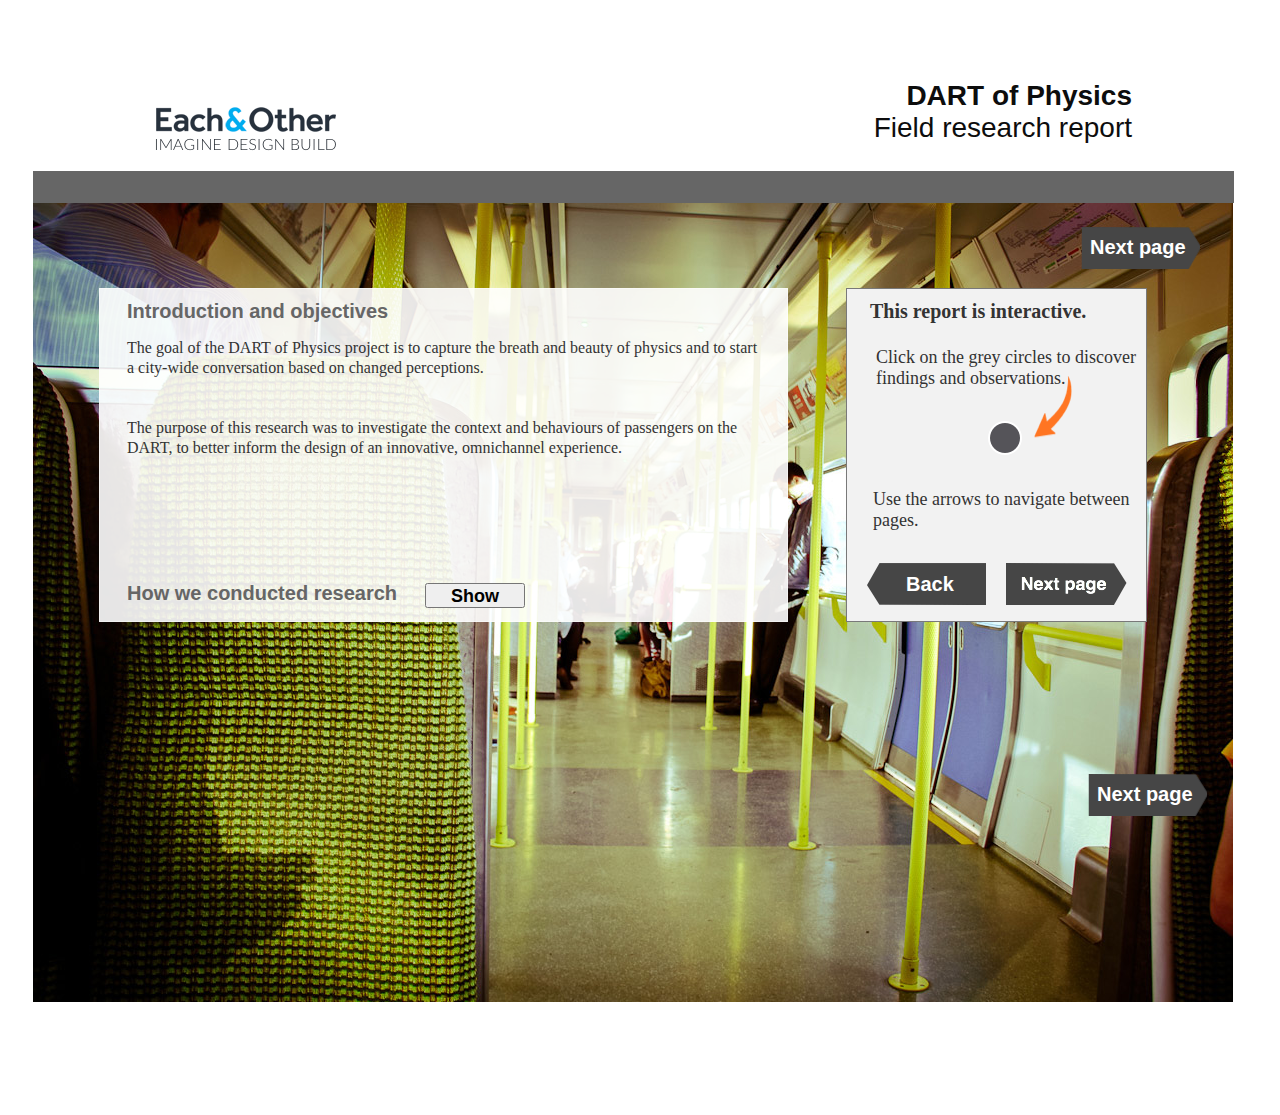
==== index.html @ 07e43034 "Dart of Physics" ====
﻿<html>
<head>
    <title>Home</title>
    <meta http-equiv="content-type" content="text/html; charset=utf-8"/>
    <meta http-equiv="imagetoolbar" content="no"/>
    <meta name="apple-mobile-web-app-capable" content="yes"/>
    <link href="resources/css/jquery-ui-themes.css" type="text/css" rel="stylesheet">
    <link href="resources/css/axure_rp_page.css" type="text/css" rel="stylesheet">
    <link href="Home_files/axurerp_pagespecificstyles.css" type="text/css" rel="stylesheet">
<!--[if IE 6]>
    <link href="Home_files/axurerp_pagespecificstyles_ie6.css" type="text/css" rel="stylesheet">
<![endif]-->
    <script src="data/sitemap.js"></script>
    <script src="resources/scripts/jquery-1.7.1.min.js"></script>
    <script src="resources/scripts/axutils.js"></script>
    <script src="resources/scripts/jquery-ui-1.8.10.custom.min.js"></script>
    <script src="resources/scripts/axurerp_beforepagescript.js"></script>
    <script src="resources/scripts/messagecenter.js"></script>
<script src='Home_files/data.js'></script>
</head>
<body>
<div id="main_container">

<div id="u0" class="u0_container"   >
<div id="u0_img" class="u0_normal detectCanvas"></div>
<div id="u1" class="u1" style="visibility:hidden;"  >
<div id="u1_rtf"></div>
</div>
</div>
<div id="u2" class="u2_container"   >
<div id="u2_img" class="u2_normal detectCanvas"></div>
<div id="u3" class="u3" style="visibility:hidden;"  >
<div id="u3_rtf"></div>
</div>
</div>
<div id="u4" class="u4_container"   >
<div id="u4_img" class="u4_normal detectCanvas"></div>
<div id="u5" class="u5" style="visibility:hidden;"  >
<div id="u5_rtf"></div>
</div>
</div>
<div id="u6" class="u6_container"   >
<div id="u6_img" class="u6_normal detectCanvas"></div>
<div id="u7" class="u7" style="visibility:hidden;"  >
<div id="u7_rtf"></div>
</div>
</div>
<div id="u8" class="u8"  >
<div id="u8_rtf"><p style="text-align:right;"><span style="font-family:Helvetica;font-size:28px;font-weight:bold;font-style:normal;text-decoration:none;color:#0D0D0D;">DART of Physics</span><span style="font-family:Helvetica;font-size:28px;font-weight:normal;font-style:normal;text-decoration:none;color:#0D0D0D;"></span></p><p style="text-align:right;"><span style="font-family:Helvetica;font-size:28px;font-weight:normal;font-style:normal;text-decoration:none;color:#0D0D0D;">Field research report</span><span style="font-family:Helvetica;font-size:28px;font-weight:normal;font-style:normal;text-decoration:none;color:#5E5E5E;"></span></p><p style="text-align:right;"><span style="font-family:Helvetica;font-size:28px;font-weight:normal;font-style:normal;text-decoration:none;color:#5E5E5E;text-decoration:none;">&nbsp;</span></p></div>
</div>
<div id="u9" class="u9"  >
<div id="u9_rtf"><p style="text-align:left;"><span style="font-family:Helvetica Neue;font-size:20px;font-weight:bold;font-style:normal;text-decoration:none;color:#333333;">This report is interactive.</span><span style="font-family:Helvetica Neue;font-size:20px;font-weight:normal;font-style:normal;text-decoration:none;color:#333333;"></span></p><p style="text-align:left;"><span style="font-family:Helvetica Neue;font-size:20px;font-weight:normal;font-style:normal;text-decoration:none;color:#333333;text-decoration:none;">&nbsp;</span></p></div>
</div>
<div id="u10" class="u10"  >
<div id="u10_rtf"><p style="text-align:left;"><span style="font-family:Helvetica;font-size:20px;font-weight:normal;font-style:normal;text-decoration:none;color:#5E5E5E;text-decoration:none;">&nbsp;</span></p><p style="text-align:left;"><span style="font-family:Helvetica;font-size:20px;font-weight:normal;font-style:normal;text-decoration:none;color:#5E5E5E;">&nbsp;</span></p></div>
</div>
<div id="u11" class="u11_container"   >
<div id="u11_img" class="u11_normal detectCanvas"></div>
<div id="u12" class="u12" style="visibility:hidden;"  >
<div id="u12_rtf"></div>
</div>
</div>
<div id="u13" class="u13_container"   >
<div id="u13_img" class="u13_normal detectCanvas"></div>
<div id="u14" class="u14" style="visibility:hidden;"  >
<div id="u14_rtf"></div>
</div>
</div>
<div id="u15" class="u15"  >
<div id="u15_rtf"><p style="text-align:left;"><span style="font-family:Helvetica Neue;font-size:18px;font-weight:normal;font-style:normal;text-decoration:none;color:#333333;">Click on the grey circles to discover findings and observations.</span></p><p style="text-align:left;"><span style="font-family:Helvetica Neue;font-size:18px;font-weight:normal;font-style:normal;text-decoration:none;color:#333333;text-decoration:none;">&nbsp;</span></p></div>
</div>
<div id="u16" class="u16"  >
<div id="u16_rtf"><p style="text-align:left;"><span style="font-family:Helvetica Neue;font-size:18px;font-weight:normal;font-style:normal;text-decoration:none;color:#333333;">Use the arrows to navigate between pages.</span></p><p style="text-align:left;"><span style="font-family:Helvetica Neue;font-size:18px;font-weight:normal;font-style:normal;text-decoration:none;color:#333333;text-decoration:none;">&nbsp;</span></p></div>
</div>
<div id="u17" class="u17" style="visibility:hidden;"  >
<div id="u17_rtf"></div>
</div>
<div id="u18" class="u18"  >
<div id="u18_rtf"><p style="text-align:left;line-height:20px;"><span style="font-family:Helvetica Neue;font-size:16px;font-weight:normal;font-style:normal;text-decoration:none;color:#333333;">
    The goal of the DART of Physics project is to capture the breath and beauty of physics and to start a city-wide conversation based on changed perceptions.
</span></p><p style="text-align:left;line-height:20px;"><span style="font-family:Helvetica Neue;font-size:16px;font-weight:normal;font-style:normal;text-decoration:none;color:#333333;text-decoration:none;">&nbsp;</span></p>

<p style="text-align:left;line-height:20px;"><span style="font-family:Helvetica Neue;font-size:16px;font-weight:normal;font-style:normal;text-decoration:none;color:#333333;text-decoration:none;">&nbsp;</span></p><p style="text-align:left;line-height:20px;"><span style="font-family:Helvetica Neue;font-size:16px;font-weight:normal;font-style:normal;text-decoration:none;color:#333333;">

The purpose of this research was to investigate the context and behaviours of passengers on the DART, to better inform the design of an innovative, omnichannel experience.</span></p></div>
</div>
<div id="u19" class="u19"  >
<div id="u19_rtf"><p style="text-align:left;"><span style="font-family:Helvetica;font-size:20px;font-weight:bold;font-style:normal;text-decoration:none;color:#666666;">Introduction and objectives</span></p></div>
</div>
<div id="u20" class="u20"  >
<div id="u20_rtf"><p style="text-align:left;"><span style="font-family:Helvetica;font-size:20px;font-weight:bold;font-style:normal;text-decoration:none;color:#666666;">How we conducted research</span></p></div>
</div>
<div id="u21" class="u21_container"   >
<div id="u21_img" class="u21_normal detectCanvas"></div>
<div id="u22" class="u22" style="visibility:hidden;"  >
<div id="u22_rtf"></div>
</div>
</div>
<div id="u23" class="u23_container"   >
<div id="u23_img" class="u23_normal detectCanvas"></div>
<div id="u24" class="u24" style="visibility:hidden;"  >
<div id="u24_rtf"></div>
</div>
</div>
<div id="u25" class="u25"  >
<div id="u25_rtf"><p style="text-align:left;"><span style="font-family:Arial;font-size:20px;font-weight:bold;font-style:normal;text-decoration:none;color:#FFFFFF;">Next page</span></p></div>
</div>
<div id="u26"  ></div>
<div id="u27"  ></div>
<div id="u28" class="u28_container"   >
<div id="u28_img" class="u28_normal detectCanvas"></div>
<div id="u29" class="u29" style="visibility:hidden;"  >
<div id="u29_rtf"></div>
</div>
</div>
<div id="u30" class="u30"  >
<div id="u30_rtf"><p style="text-align:left;"><span style="font-family:Arial;font-size:20px;font-weight:bold;font-style:normal;text-decoration:none;color:#FFFFFF;">Back</span></p></div>
</div>
<INPUT id="u31" type="submit" class="u31" value="Show"   >

<div id="u32" class="u32_container"   >
<div id="u32_img" class="u32_normal detectCanvas"></div>
<div id="u33" class="u33" style="visibility:hidden;"  >
<div id="u33_rtf"></div>
</div>
</div>
<div id="u34" class="u34"  >
<div id="u34_rtf"><p style="text-align:left;"><span style="font-family:Arial;font-size:20px;font-weight:bold;font-style:normal;text-decoration:none;color:#FFFFFF;">Next page</span></p></div>
</div>
<div id="u35"  ></div>
<div id="u36" class="u36_container"   >
<div id="u36_img" class="u36_normal detectCanvas"></div>
<div id="u37" class="u37" style="visibility:hidden;"  >
<div id="u37_rtf"></div>
</div>
</div>
<DIV id="u38" style="visibility:hidden;" data-label="research">
<DIV id="pd0u38" style="" data-label="State1">
<div id="u39" class="u39_container"   >
<div id="u39_img" class="u39_normal detectCanvas"></div>
<div id="u40" class="u40" style="visibility:hidden;"  >
<div id="u40_rtf"></div>
</div>
</div>
<div id="u41" class="u41_container"   >
<div id="u41_img" class="u41_normal detectCanvas"></div>
<div id="u42" class="u42" style="visibility:hidden;"  >
<div id="u42_rtf"></div>
</div>
</div>
<div id="u43" class="u43"  >
<div id="u43_rtf"><p style="text-align:left;line-height:28px;"><span style="font-family:Arial;font-size:16px;font-weight:normal;font-style:normal;text-decoration:none;color:#333333;">&nbsp; &nbsp;&nbsp; </span><span style="font-family:Lucida Grande;font-size:16px;font-weight:normal;font-style:normal;text-decoration:none;color:#333333;">⁃</span><span style="font-family:Arial;font-size:16px;font-weight:normal;font-style:normal;text-decoration:none;color:#333333;">&nbsp; &nbsp;&nbsp; Habits and behaviours while travelling</span></p><p style="text-align:left;line-height:28px;"><span style="font-family:Arial;font-size:16px;font-weight:normal;font-style:normal;text-decoration:none;color:#333333;">&nbsp; &nbsp;&nbsp; </span><span style="font-family:Lucida Grande;font-size:16px;font-weight:normal;font-style:normal;text-decoration:none;color:#333333;">⁃</span><span style="font-family:Arial;font-size:16px;font-weight:normal;font-style:normal;text-decoration:none;color:#333333;">&nbsp; &nbsp;&nbsp; Digital media and and device use</span></p><p style="text-align:left;line-height:28px;"><span style="font-family:Arial;font-size:16px;font-weight:normal;font-style:normal;text-decoration:none;color:#333333;">&nbsp; &nbsp;&nbsp; </span><span style="font-family:Lucida Grande;font-size:16px;font-weight:normal;font-style:normal;text-decoration:none;color:#333333;">⁃</span><span style="font-family:Arial;font-size:16px;font-weight:normal;font-style:normal;text-decoration:none;color:#333333;">&nbsp; &nbsp;&nbsp; Knowledge and attitudes towards physics</span></p></div>
</div>
<div id="u44" class="u44"  >
<div id="u44_rtf"><p style="text-align:left;"><span style="font-family:Helvetica;font-size:20px;font-weight:normal;font-style:normal;text-decoration:none;color:#666666;">We asked questions about and made observations of:</span></p></div>
</div>
<INPUT id="u45" type="submit" class="u45" value="Hide"   >

<div id="u46"  ></div>
</DIV>
</DIV>
<div id="u47"  ></div>
</div>
<div class="preload"><img src="Home_files/u0_normal.png" width="1" height="1"/><img src="Home_files/u2_normal.png" width="1" height="1"/><img src="Home_files/u4_normal.png" width="1" height="1"/><img src="Home_files/u6_normal.png" width="1" height="1"/><img src="Home_files/u11_normal.png" width="1" height="1"/><img src="Home_files/u13_normal.png" width="1" height="1"/><img src="Home_files/u21_normal.png" width="1" height="1"/><img src="Home_files/u23_normal.png" width="1" height="1"/><img src="Home_files/u28_normal.png" width="1" height="1"/><img src="Home_files/u36_normal.png" width="1" height="1"/><img src="Home_files/u39_normal.png" width="1" height="1"/><img src="Home_files/u41_normal.png" width="1" height="1"/></div>
</body>
<script src="resources/scripts/axurerp_pagescript.js"></script>
<script src="Home_files/axurerp_pagespecificscript.js" charset="utf-8"></script>
---- resources/css/axure_rp_page.css ----
﻿p 
{
	margin: 0px;
}

iframe
{
	background: #FFFFFF;
}

div.intcases 
{
	font-family: arial; 
	font-size: 12px;
    text-align:left; 
	border:1px solid #AAA; 
	background:#FFF none repeat scroll 0% 0%; 
	z-index:9999; 
	visibility:hidden; 
	position:absolute;
    padding: 0px;
    border-radius: 3px;
}

div.intcaselink
{
	cursor: pointer;
    padding: 3px 8px 3px 8px;
    margin: 5px;
	background:#EEE none repeat scroll 0% 0%; 
	border:1px solid #AAA;
    border-radius: 3px;
}

div.annnoteimage
{
	position: absolute;
	font-size: 0px;
	width: 16px;
	height: 12px;
	cursor: help;
	background-image: url(images/note.gif);
	background-repeat: no-repeat;
}

div.annnotelabel
{
	position: absolute;
	font-family: Arial;
	font-size: 10px;
	border: 1px solid #666666;
	cursor: help;
	background:#DDDD00 none repeat scroll 0% 0%; 
	padding-left:3px; 
	padding-right:3px;
	white-space: nowrap;
}
 
.annotationName 
{
	font-size: .7em;
	font-weight: bold;
	margin-bottom: .2em;
	white-space: nowrap;
}

.annotation 
{
	font-size: .7em;
	padding-left: .2em;
	margin-bottom: 1em;
}

/* this is a fix for the issue where dialogs jump around and takes the text-align from the body */
.dialogFix 
{
    position:absolute;
    text-align:left;
}
---- Home_files/axurerp_pagespecificstyles.css ----
﻿body {
    margin: 0px;
    text-align: center;
}

div {
    background-repeat: no-repeat;
}

.raw_image {
    width: 100%;
    height: 100%;
}

.preload {
    display: none;
}
#main_container {
    position: relative;
    left: -0px;
    width: 1214px;
    margin-left: auto;
    margin-right: auto;
    text-align: left;
}

.form_sketch {
    border-color: transparent;
    background-color: transparent;
}

.u0_normal {
    background-image: url('../Home_files/u0_normal.png');
}

.u0_container {
    position:absolute;
    left:0px;
    top:202px;
    width:1200px;
    height:800px;
}

#u0_img {
    position:absolute;
    left:0px;
    top:0px;
    width:1200px;
    height:800px;
}

.u1 {
    position:absolute;
    left:2px;
    top:392px;
    width:1196px;
    height:16px;
    ;
    ;
    ;
    font-family:Arial;
    text-align:left;
    word-wrap:break-word;
}

.u2_normal {
    background-image: url('../Home_files/u2_normal.png');
}

.u2_container {
    position:absolute;
    left:66px;
    top:288px;
    width:688px;
    height:333px;
}

#u2_img {
    position:absolute;
    left:-3px;
    top:-3px;
    width:694px;
    height:339px;
}

.u3 {
    position:absolute;
    left:2px;
    top:158px;
    width:684px;
    height:16px;
    ;
    ;
    ;
    font-family:Arial;
    text-align:left;
    word-wrap:break-word;
}

.u4_normal {
    background-image: url('../Home_files/u4_normal.png');
}

.u4_container {
    position:absolute;
    left:813px;
    top:288px;
    width:300px;
    height:333px;
}

#u4_img {
    position:absolute;
    left:-3px;
    top:-3px;
    width:306px;
    height:339px;
}

.u5 {
    position:absolute;
    left:2px;
    top:158px;
    width:296px;
    height:16px;
    ;
    ;
    ;
    font-family:Arial;
    text-align:left;
    word-wrap:break-word;
}

.u6_normal {
    background-image: url('../Home_files/u6_normal.png');
}

.u6_container {
    position:absolute;
    left:103px;
    top:99px;
    width:221px;
    height:60px;
}

#u6_img {
    position:absolute;
    left:0px;
    top:0px;
    width:221px;
    height:60px;
}

.u7 {
    position:absolute;
    left:2px;
    top:22px;
    width:217px;
    height:16px;
    ;
    ;
    ;
    font-family:Arial;
    text-align:left;
    word-wrap:break-word;
}

.u8 {
    position:absolute;
    left:785px;
    top:80px;
    width:314px;
    height:98px;
    ;
    ;
    ;
    font-family:Arial;
    text-align:left;
    word-wrap:break-word;
}

.u9 {
    position:absolute;
    left:837px;
    top:300px;
    width:293px;
    height:47px;
    ;
    ;
    ;
    font-family:Arial;
    text-align:left;
    word-wrap:break-word;
}

.u10 {
    position:absolute;
    left:952px;
    top:0px;
    width:147px;
    height:48px;
    ;
    ;
    ;
    font-family:Arial;
    text-align:left;
    word-wrap:break-word;
}

.u11_normal {
    background-image: url('../Home_files/u11_normal.png');
}

.u11_container {
    position:absolute;
    left:960px;
    top:563px;
    width:141px;
    height:42px;
}

#u11_img {
    position:absolute;
    left:0px;
    top:0px;
    width:141px;
    height:42px;
}

.u12 {
    position:absolute;
    left:2px;
    top:13px;
    width:137px;
    height:16px;
    ;
    ;
    ;
    font-family:Arial;
    text-align:left;
    word-wrap:break-word;
}

.u13_normal {
    background-image: url('../Home_files/u13_normal.png');
}

.u13_container {
    position:absolute;
    left:954px;
    top:420px;
    width:36px;
    height:36px;
}

#u13_img {
    position:absolute;
    left:0px;
    top:0px;
    width:36px;
    height:36px;
}

.u14 {
    position:absolute;
    left:2px;
    top:10px;
    width:32px;
    height:16px;
    ;
    ;
    ;
    font-family:Arial;
    text-align:left;
    word-wrap:break-word;
}

.u15 {
    position:absolute;
    left:843px;
    top:347px;
    width:260px;
    height:86px;
    ;
    ;
    ;
    font-family:Arial;
    text-align:left;
    word-wrap:break-word;
}

.u16 {
    position:absolute;
    left:840px;
    top:489px;
    width:260px;
    height:64px;
    ;
    ;
    ;
    font-family:Arial;
    text-align:left;
    word-wrap:break-word;
}

.u17 {
    position:absolute;
    left:94px;
    top:288px;
    width:696px;
    height:16px;
    ;
    ;
    ;
    font-family:Arial;
    text-align:left;
    word-wrap:break-word;
}

.u18 {
    position:absolute;
    left:94px;
    top:338px;
    width:638px;
    height:200px;
    ;
    ;
    ;
    font-family:Arial;
    text-align:left;
    word-wrap:break-word;
}

.u19 {
    position:absolute;
    left:94px;
    top:300px;
    width:344px;
    height:24px;
    ;
    ;
    ;
    font-family:Arial;
    text-align:left;
    word-wrap:break-word;
}

.u20 {
    position:absolute;
    left:94px;
    top:582px;
    width:449px;
    height:24px;
    ;
    ;
    ;
    font-family:Arial;
    text-align:left;
    word-wrap:break-word;
}

.u21_normal {
    background-image: url('../Home_files/u21_normal.png');
}

.u21_container {
    position:absolute;
    left:991px;
    top:376px;
    width:61px;
    height:71px;
}

#u21_img {
    position:absolute;
    left:0px;
    top:0px;
    width:61px;
    height:71px;
}

.u22 {
    position:absolute;
    left:2px;
    top:28px;
    width:57px;
    height:16px;
    ;
    ;
    ;
    font-family:Arial;
    text-align:left;
    word-wrap:break-word;
}

.u23_normal {
    background-image: url('../Home_files/u23_normal.png');
}

.u23_container {
    position:absolute;
    left:1048px;
    top:227px;
    width:119px;
    height:42px;
}

#u23_img {
    position:absolute;
    left:0px;
    top:0px;
    width:119px;
    height:42px;
}

.u24 {
    position:absolute;
    left:2px;
    top:13px;
    width:115px;
    height:16px;
    ;
    ;
    ;
    font-family:Arial;
    text-align:left;
    word-wrap:break-word;
}

.u25 {
    position:absolute;
    left:1057px;
    top:236px;
    width:150px;
    height:23px;
    ;
    ;
    ;
    font-family:Arial;
    text-align:left;
    word-wrap:break-word;
}

#u26 {
    position:absolute;
    left:1041px;
    top:218px;
    width:134px;
    height:60px;
    ;
    ;
    ;
    background-image: url('../resources/images/transparent.gif');
    overflow:hidden;
}

#u27 {
    position:absolute;
    left:963px;
    top:545px;
    width:156px;
    height:92px;
    ;
    ;
    ;
    background-image: url('../resources/images/transparent.gif');
    overflow:hidden;
}

.u28_normal {
    background-image: url('../Home_files/u28_normal.png');
}

.u28_container {
    position:absolute;
    left:834px;
    top:563px;
    width:119px;
    height:42px;
}

#u28_img {
    position:absolute;
    left:0px;
    top:0px;
    width:119px;
    height:42px;
}

.u29 {
    position:absolute;
    left:2px;
    top:13px;
    width:115px;
    height:16px;
    ;
    ;
    ;
    font-family:Arial;
    text-align:left;
    word-wrap:break-word;
}

.u30 {
    position:absolute;
    left:873px;
    top:573px;
    width:150px;
    height:23px;
    ;
    ;
    ;
    font-family:Arial;
    text-align:left;
    word-wrap:break-word;
}

.u31 {
    position:absolute;
    left:392px;
    top:583px;
    width:100px;
    height:25px;
    ;
    ;
    text-align: center;;
    font-family:'Arial';
    font-size: 18px;
    color:#000000;
    font-style:normal;
    font-weight:bold;
    text-decoration:none;
    
}

.u32_normal {
    background-image: url('../Home_files/u23_normal.png');
}

.u32_container {
    position:absolute;
    left:1055px;
    top:774px;
    width:119px;
    height:42px;
}

#u32_img {
    position:absolute;
    left:0px;
    top:0px;
    width:119px;
    height:42px;
}

.u33 {
    position:absolute;
    left:2px;
    top:13px;
    width:115px;
    height:16px;
    ;
    ;
    ;
    font-family:Arial;
    text-align:left;
    word-wrap:break-word;
}

.u34 {
    position:absolute;
    left:1064px;
    top:783px;
    width:150px;
    height:23px;
    ;
    ;
    ;
    font-family:Arial;
    text-align:left;
    word-wrap:break-word;
}

#u35 {
    position:absolute;
    left:1048px;
    top:765px;
    width:134px;
    height:60px;
    ;
    ;
    ;
    background-image: url('../resources/images/transparent.gif');
    overflow:hidden;
}

.u36_normal {
    background-image: url('../Home_files/u36_normal.png');
}

.u36_container {
    position:absolute;
    left:0px;
    top:171px;
    width:1200px;
    height:31px;
}

#u36_img {
    position:absolute;
    left:-3px;
    top:-3px;
    width:1206px;
    height:37px;
}

.u37 {
    position:absolute;
    left:2px;
    top:8px;
    width:1196px;
    height:16px;
    ;
    ;
    ;
    font-family:Arial;
    text-align:left;
    word-wrap:break-word;
}

#u38 {
    position:absolute;
    left:66px;
    top:583px;
    width:689px;
    height:532px;
    overflow:hidden;
}

#pd0u38 {
    position:absolute;
    left:0px;
    top:0px;
    width:689px;
    height:532px;
    
}

.u39_normal {
    background-image: url('../Home_files/u39_normal.png');
}

.u39_container {
    position:absolute;
    left:0px;
    top:36px;
    width:687px;
    height:446px;
}

#u39_img {
    position:absolute;
    left:-3px;
    top:-3px;
    width:693px;
    height:452px;
}

.u40 {
    position:absolute;
    left:2px;
    top:215px;
    width:683px;
    height:16px;
    ;
    ;
    ;
    font-family:Arial;
    text-align:left;
    word-wrap:break-word;
}

.u41_normal {
    background-image: url('../Home_files/u41_normal.png');
}

.u41_container {
    position:absolute;
    left:27px;
    top:38px;
    width:638px;
    height:217px;
}

#u41_img {
    position:absolute;
    left:0px;
    top:0px;
    width:638px;
    height:217px;
}

.u42 {
    position:absolute;
    left:2px;
    top:100px;
    width:634px;
    height:16px;
    ;
    ;
    ;
    font-family:Arial;
    text-align:left;
    word-wrap:break-word;
}

.u43 {
    position:absolute;
    left:27px;
    top:316px;
    width:419px;
    height:112px;
    ;
    ;
    ;
    font-family:Arial;
    text-align:left;
    word-wrap:break-word;
}

.u44 {
    position:absolute;
    left:27px;
    top:285px;
    width:558px;
    height:24px;
    ;
    ;
    ;
    font-family:Arial;
    text-align:left;
    word-wrap:break-word;
}

.u45 {
    position:absolute;
    left:325px;
    top:0px;
    width:100px;
    height:25px;
    ;
    ;
    text-align: center;;
    font-family:'Arial';
    font-size: 18px;
    color:#000000;
    font-style:normal;
    font-weight:bold;
    text-decoration:none;
    
}

#u46 {
    position:absolute;
    left:304px;
    top:-20px;
    width:121px;
    height:50px;
    ;
    ;
    ;
    background-image: url('../resources/images/transparent.gif');
    overflow:hidden;
}

#u47 {
    position:absolute;
    left:380px;
    top:570px;
    width:124px;
    height:50px;
    ;
    ;
    ;
    background-image: url('../resources/images/transparent.gif');
    overflow:hidden;
}
---- Home_files/axurerp_pagespecificstyles_ie6.css ----
﻿* html .u0_normal {
    background-image: none;
    filter: progid:DXImageTransform.Microsoft.AlphaImageLoader(src="Home_files/u0_normal.png");
}

* html .u2_normal {
    background-image: none;
    filter: progid:DXImageTransform.Microsoft.AlphaImageLoader(src="Home_files/u2_normal.png");
}

* html .u4_normal {
    background-image: none;
    filter: progid:DXImageTransform.Microsoft.AlphaImageLoader(src="Home_files/u4_normal.png");
}

* html .u6_normal {
    background-image: none;
    filter: progid:DXImageTransform.Microsoft.AlphaImageLoader(src="Home_files/u6_normal.png");
}

* html .u11_normal {
    background-image: none;
    filter: progid:DXImageTransform.Microsoft.AlphaImageLoader(src="Home_files/u11_normal.png");
}

* html .u13_normal {
    background-image: none;
    filter: progid:DXImageTransform.Microsoft.AlphaImageLoader(src="Home_files/u13_normal.png");
}

* html .u21_normal {
    background-image: none;
    filter: progid:DXImageTransform.Microsoft.AlphaImageLoader(src="Home_files/u21_normal.png");
}

* html .u23_normal {
    background-image: none;
    filter: progid:DXImageTransform.Microsoft.AlphaImageLoader(src="Home_files/u23_normal.png");
}

* html .u28_normal {
    background-image: none;
    filter: progid:DXImageTransform.Microsoft.AlphaImageLoader(src="Home_files/u28_normal.png");
}

* html .u32_normal {
    background-image: none;
    filter: progid:DXImageTransform.Microsoft.AlphaImageLoader(src="Home_files/u23_normal.png");
}

* html .u36_normal {
    background-image: none;
    filter: progid:DXImageTransform.Microsoft.AlphaImageLoader(src="Home_files/u36_normal.png");
}

* html .u39_normal {
    background-image: none;
    filter: progid:DXImageTransform.Microsoft.AlphaImageLoader(src="Home_files/u39_normal.png");
}

* html .u41_normal {
    background-image: none;
    filter: progid:DXImageTransform.Microsoft.AlphaImageLoader(src="Home_files/u41_normal.png");
}
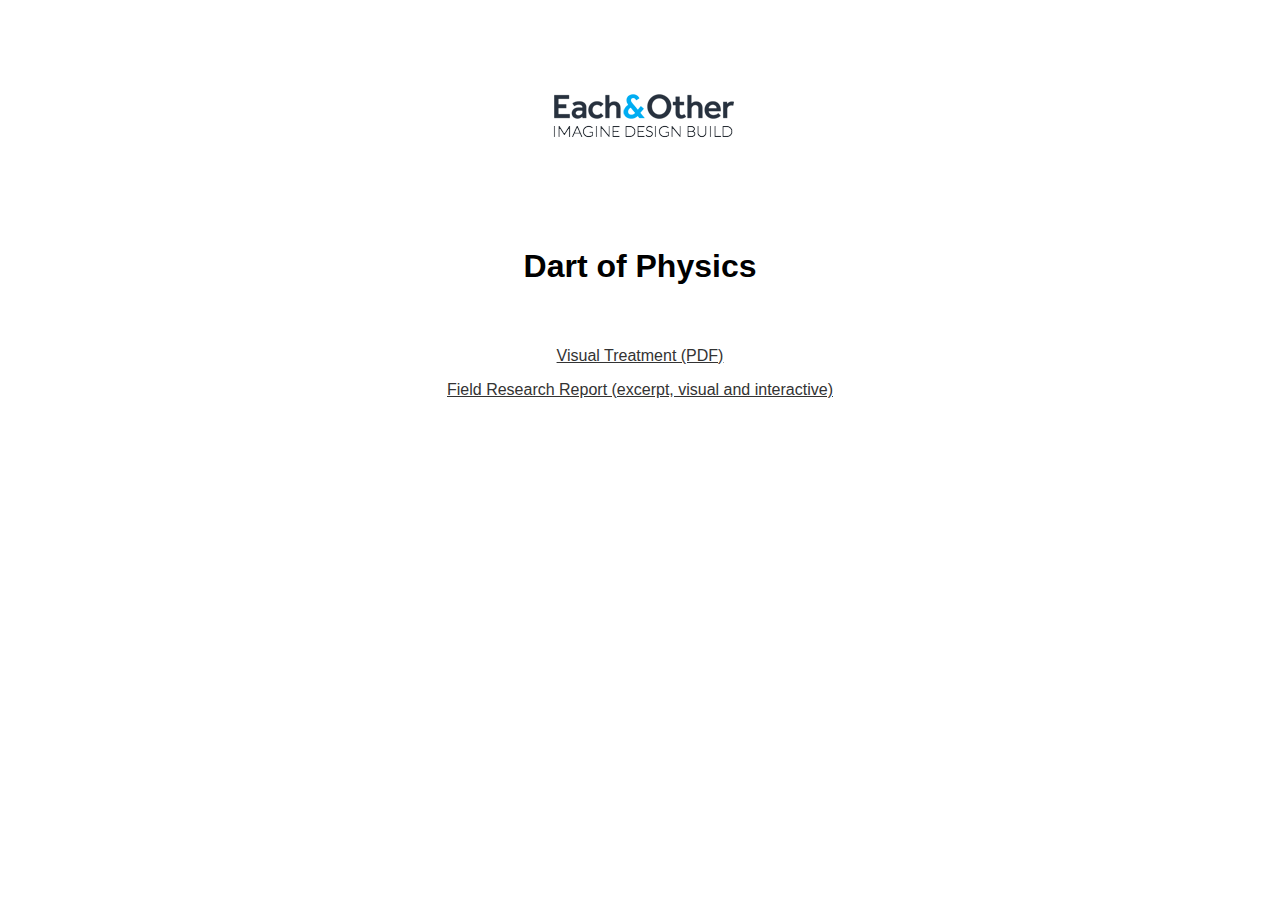
==== commit 11cebbdc: "Add landing page and PDF" ====
--- a/index.html
+++ b/index.html
@@ -1,167 +1,36 @@
-﻿<html>
+﻿<!DOCTYPE html>
+<html>
 <head>
-    <title>Home</title>
-    <meta http-equiv="content-type" content="text/html; charset=utf-8"/>
-    <meta http-equiv="imagetoolbar" content="no"/>
-    <meta name="apple-mobile-web-app-capable" content="yes"/>
-    <link href="resources/css/jquery-ui-themes.css" type="text/css" rel="stylesheet">
-    <link href="resources/css/axure_rp_page.css" type="text/css" rel="stylesheet">
-    <link href="Home_files/axurerp_pagespecificstyles.css" type="text/css" rel="stylesheet">
-<!--[if IE 6]>
-    <link href="Home_files/axurerp_pagespecificstyles_ie6.css" type="text/css" rel="stylesheet">
-<![endif]-->
-    <script src="data/sitemap.js"></script>
-    <script src="resources/scripts/jquery-1.7.1.min.js"></script>
-    <script src="resources/scripts/axutils.js"></script>
-    <script src="resources/scripts/jquery-ui-1.8.10.custom.min.js"></script>
-    <script src="resources/scripts/axurerp_beforepagescript.js"></script>
-    <script src="resources/scripts/messagecenter.js"></script>
-<script src='Home_files/data.js'></script>
+    <title>Dart of Physics | Each &amp; Other</title>
 </head>
+<style>
+    body {
+        font-family: Arial, sans-serif;
+        text-align: center;
+    }
+
+    .logo {
+        padding: 70px 0;
+    }
+
+    h1 {
+        padding: 0 0 40px;
+    }
+
+    a {
+        color: #333;
+    }
+</style>
+
 <body>
-<div id="main_container">
 
-<div id="u0" class="u0_container"   >
-<div id="u0_img" class="u0_normal detectCanvas"></div>
-<div id="u1" class="u1" style="visibility:hidden;"  >
-<div id="u1_rtf"></div>
-</div>
-</div>
-<div id="u2" class="u2_container"   >
-<div id="u2_img" class="u2_normal detectCanvas"></div>
-<div id="u3" class="u3" style="visibility:hidden;"  >
-<div id="u3_rtf"></div>
-</div>
-</div>
-<div id="u4" class="u4_container"   >
-<div id="u4_img" class="u4_normal detectCanvas"></div>
-<div id="u5" class="u5" style="visibility:hidden;"  >
-<div id="u5_rtf"></div>
-</div>
-</div>
-<div id="u6" class="u6_container"   >
-<div id="u6_img" class="u6_normal detectCanvas"></div>
-<div id="u7" class="u7" style="visibility:hidden;"  >
-<div id="u7_rtf"></div>
-</div>
-</div>
-<div id="u8" class="u8"  >
-<div id="u8_rtf"><p style="text-align:right;"><span style="font-family:Helvetica;font-size:28px;font-weight:bold;font-style:normal;text-decoration:none;color:#0D0D0D;">DART of Physics</span><span style="font-family:Helvetica;font-size:28px;font-weight:normal;font-style:normal;text-decoration:none;color:#0D0D0D;"></span></p><p style="text-align:right;"><span style="font-family:Helvetica;font-size:28px;font-weight:normal;font-style:normal;text-decoration:none;color:#0D0D0D;">Field research report</span><span style="font-family:Helvetica;font-size:28px;font-weight:normal;font-style:normal;text-decoration:none;color:#5E5E5E;"></span></p><p style="text-align:right;"><span style="font-family:Helvetica;font-size:28px;font-weight:normal;font-style:normal;text-decoration:none;color:#5E5E5E;text-decoration:none;">&nbsp;</span></p></div>
-</div>
-<div id="u9" class="u9"  >
-<div id="u9_rtf"><p style="text-align:left;"><span style="font-family:Helvetica Neue;font-size:20px;font-weight:bold;font-style:normal;text-decoration:none;color:#333333;">This report is interactive.</span><span style="font-family:Helvetica Neue;font-size:20px;font-weight:normal;font-style:normal;text-decoration:none;color:#333333;"></span></p><p style="text-align:left;"><span style="font-family:Helvetica Neue;font-size:20px;font-weight:normal;font-style:normal;text-decoration:none;color:#333333;text-decoration:none;">&nbsp;</span></p></div>
-</div>
-<div id="u10" class="u10"  >
-<div id="u10_rtf"><p style="text-align:left;"><span style="font-family:Helvetica;font-size:20px;font-weight:normal;font-style:normal;text-decoration:none;color:#5E5E5E;text-decoration:none;">&nbsp;</span></p><p style="text-align:left;"><span style="font-family:Helvetica;font-size:20px;font-weight:normal;font-style:normal;text-decoration:none;color:#5E5E5E;">&nbsp;</span></p></div>
-</div>
-<div id="u11" class="u11_container"   >
-<div id="u11_img" class="u11_normal detectCanvas"></div>
-<div id="u12" class="u12" style="visibility:hidden;"  >
-<div id="u12_rtf"></div>
-</div>
-</div>
-<div id="u13" class="u13_container"   >
-<div id="u13_img" class="u13_normal detectCanvas"></div>
-<div id="u14" class="u14" style="visibility:hidden;"  >
-<div id="u14_rtf"></div>
-</div>
-</div>
-<div id="u15" class="u15"  >
-<div id="u15_rtf"><p style="text-align:left;"><span style="font-family:Helvetica Neue;font-size:18px;font-weight:normal;font-style:normal;text-decoration:none;color:#333333;">Click on the grey circles to discover findings and observations.</span></p><p style="text-align:left;"><span style="font-family:Helvetica Neue;font-size:18px;font-weight:normal;font-style:normal;text-decoration:none;color:#333333;text-decoration:none;">&nbsp;</span></p></div>
-</div>
-<div id="u16" class="u16"  >
-<div id="u16_rtf"><p style="text-align:left;"><span style="font-family:Helvetica Neue;font-size:18px;font-weight:normal;font-style:normal;text-decoration:none;color:#333333;">Use the arrows to navigate between pages.</span></p><p style="text-align:left;"><span style="font-family:Helvetica Neue;font-size:18px;font-weight:normal;font-style:normal;text-decoration:none;color:#333333;text-decoration:none;">&nbsp;</span></p></div>
-</div>
-<div id="u17" class="u17" style="visibility:hidden;"  >
-<div id="u17_rtf"></div>
-</div>
-<div id="u18" class="u18"  >
-<div id="u18_rtf"><p style="text-align:left;line-height:20px;"><span style="font-family:Helvetica Neue;font-size:16px;font-weight:normal;font-style:normal;text-decoration:none;color:#333333;">
-    The goal of the DART of Physics project is to capture the breath and beauty of physics and to start a city-wide conversation based on changed perceptions.
-</span></p><p style="text-align:left;line-height:20px;"><span style="font-family:Helvetica Neue;font-size:16px;font-weight:normal;font-style:normal;text-decoration:none;color:#333333;text-decoration:none;">&nbsp;</span></p>
+    <div class="logo"><img src="home_logo.png" alt="" /></div>
 
-<p style="text-align:left;line-height:20px;"><span style="font-family:Helvetica Neue;font-size:16px;font-weight:normal;font-style:normal;text-decoration:none;color:#333333;text-decoration:none;">&nbsp;</span></p><p style="text-align:left;line-height:20px;"><span style="font-family:Helvetica Neue;font-size:16px;font-weight:normal;font-style:normal;text-decoration:none;color:#333333;">
+    <h1>Dart of Physics</h1>
 
-The purpose of this research was to investigate the context and behaviours of passengers on the DART, to better inform the design of an innovative, omnichannel experience.</span></p></div>
-</div>
-<div id="u19" class="u19"  >
-<div id="u19_rtf"><p style="text-align:left;"><span style="font-family:Helvetica;font-size:20px;font-weight:bold;font-style:normal;text-decoration:none;color:#666666;">Introduction and objectives</span></p></div>
-</div>
-<div id="u20" class="u20"  >
-<div id="u20_rtf"><p style="text-align:left;"><span style="font-family:Helvetica;font-size:20px;font-weight:bold;font-style:normal;text-decoration:none;color:#666666;">How we conducted research</span></p></div>
-</div>
-<div id="u21" class="u21_container"   >
-<div id="u21_img" class="u21_normal detectCanvas"></div>
-<div id="u22" class="u22" style="visibility:hidden;"  >
-<div id="u22_rtf"></div>
-</div>
-</div>
-<div id="u23" class="u23_container"   >
-<div id="u23_img" class="u23_normal detectCanvas"></div>
-<div id="u24" class="u24" style="visibility:hidden;"  >
-<div id="u24_rtf"></div>
-</div>
-</div>
-<div id="u25" class="u25"  >
-<div id="u25_rtf"><p style="text-align:left;"><span style="font-family:Arial;font-size:20px;font-weight:bold;font-style:normal;text-decoration:none;color:#FFFFFF;">Next page</span></p></div>
-</div>
-<div id="u26"  ></div>
-<div id="u27"  ></div>
-<div id="u28" class="u28_container"   >
-<div id="u28_img" class="u28_normal detectCanvas"></div>
-<div id="u29" class="u29" style="visibility:hidden;"  >
-<div id="u29_rtf"></div>
-</div>
-</div>
-<div id="u30" class="u30"  >
-<div id="u30_rtf"><p style="text-align:left;"><span style="font-family:Arial;font-size:20px;font-weight:bold;font-style:normal;text-decoration:none;color:#FFFFFF;">Back</span></p></div>
-</div>
-<INPUT id="u31" type="submit" class="u31" value="Show"   >
+    <p><a href="Dart_of_Physics_-_Visual_Design.pdf">Visual Treatment (PDF)</a></p>
 
-<div id="u32" class="u32_container"   >
-<div id="u32_img" class="u32_normal detectCanvas"></div>
-<div id="u33" class="u33" style="visibility:hidden;"  >
-<div id="u33_rtf"></div>
-</div>
-</div>
-<div id="u34" class="u34"  >
-<div id="u34_rtf"><p style="text-align:left;"><span style="font-family:Arial;font-size:20px;font-weight:bold;font-style:normal;text-decoration:none;color:#FFFFFF;">Next page</span></p></div>
-</div>
-<div id="u35"  ></div>
-<div id="u36" class="u36_container"   >
-<div id="u36_img" class="u36_normal detectCanvas"></div>
-<div id="u37" class="u37" style="visibility:hidden;"  >
-<div id="u37_rtf"></div>
-</div>
-</div>
-<DIV id="u38" style="visibility:hidden;" data-label="research">
-<DIV id="pd0u38" style="" data-label="State1">
-<div id="u39" class="u39_container"   >
-<div id="u39_img" class="u39_normal detectCanvas"></div>
-<div id="u40" class="u40" style="visibility:hidden;"  >
-<div id="u40_rtf"></div>
-</div>
-</div>
-<div id="u41" class="u41_container"   >
-<div id="u41_img" class="u41_normal detectCanvas"></div>
-<div id="u42" class="u42" style="visibility:hidden;"  >
-<div id="u42_rtf"></div>
-</div>
-</div>
-<div id="u43" class="u43"  >
-<div id="u43_rtf"><p style="text-align:left;line-height:28px;"><span style="font-family:Arial;font-size:16px;font-weight:normal;font-style:normal;text-decoration:none;color:#333333;">&nbsp; &nbsp;&nbsp; </span><span style="font-family:Lucida Grande;font-size:16px;font-weight:normal;font-style:normal;text-decoration:none;color:#333333;">⁃</span><span style="font-family:Arial;font-size:16px;font-weight:normal;font-style:normal;text-decoration:none;color:#333333;">&nbsp; &nbsp;&nbsp; Habits and behaviours while travelling</span></p><p style="text-align:left;line-height:28px;"><span style="font-family:Arial;font-size:16px;font-weight:normal;font-style:normal;text-decoration:none;color:#333333;">&nbsp; &nbsp;&nbsp; </span><span style="font-family:Lucida Grande;font-size:16px;font-weight:normal;font-style:normal;text-decoration:none;color:#333333;">⁃</span><span style="font-family:Arial;font-size:16px;font-weight:normal;font-style:normal;text-decoration:none;color:#333333;">&nbsp; &nbsp;&nbsp; Digital media and and device use</span></p><p style="text-align:left;line-height:28px;"><span style="font-family:Arial;font-size:16px;font-weight:normal;font-style:normal;text-decoration:none;color:#333333;">&nbsp; &nbsp;&nbsp; </span><span style="font-family:Lucida Grande;font-size:16px;font-weight:normal;font-style:normal;text-decoration:none;color:#333333;">⁃</span><span style="font-family:Arial;font-size:16px;font-weight:normal;font-style:normal;text-decoration:none;color:#333333;">&nbsp; &nbsp;&nbsp; Knowledge and attitudes towards physics</span></p></div>
-</div>
-<div id="u44" class="u44"  >
-<div id="u44_rtf"><p style="text-align:left;"><span style="font-family:Helvetica;font-size:20px;font-weight:normal;font-style:normal;text-decoration:none;color:#666666;">We asked questions about and made observations of:</span></p></div>
-</div>
-<INPUT id="u45" type="submit" class="u45" value="Hide"   >
+    <p><a href="Home.html">Field Research Report (excerpt, visual and interactive)</a></p>
 
-<div id="u46"  ></div>
-</DIV>
-</DIV>
-<div id="u47"  ></div>
-</div>
-<div class="preload"><img src="Home_files/u0_normal.png" width="1" height="1"/><img src="Home_files/u2_normal.png" width="1" height="1"/><img src="Home_files/u4_normal.png" width="1" height="1"/><img src="Home_files/u6_normal.png" width="1" height="1"/><img src="Home_files/u11_normal.png" width="1" height="1"/><img src="Home_files/u13_normal.png" width="1" height="1"/><img src="Home_files/u21_normal.png" width="1" height="1"/><img src="Home_files/u23_normal.png" width="1" height="1"/><img src="Home_files/u28_normal.png" width="1" height="1"/><img src="Home_files/u36_normal.png" width="1" height="1"/><img src="Home_files/u39_normal.png" width="1" height="1"/><img src="Home_files/u41_normal.png" width="1" height="1"/></div>
 </body>
-<script src="resources/scripts/axurerp_pagescript.js"></script>
-<script src="Home_files/axurerp_pagespecificscript.js" charset="utf-8"></script>+</html>